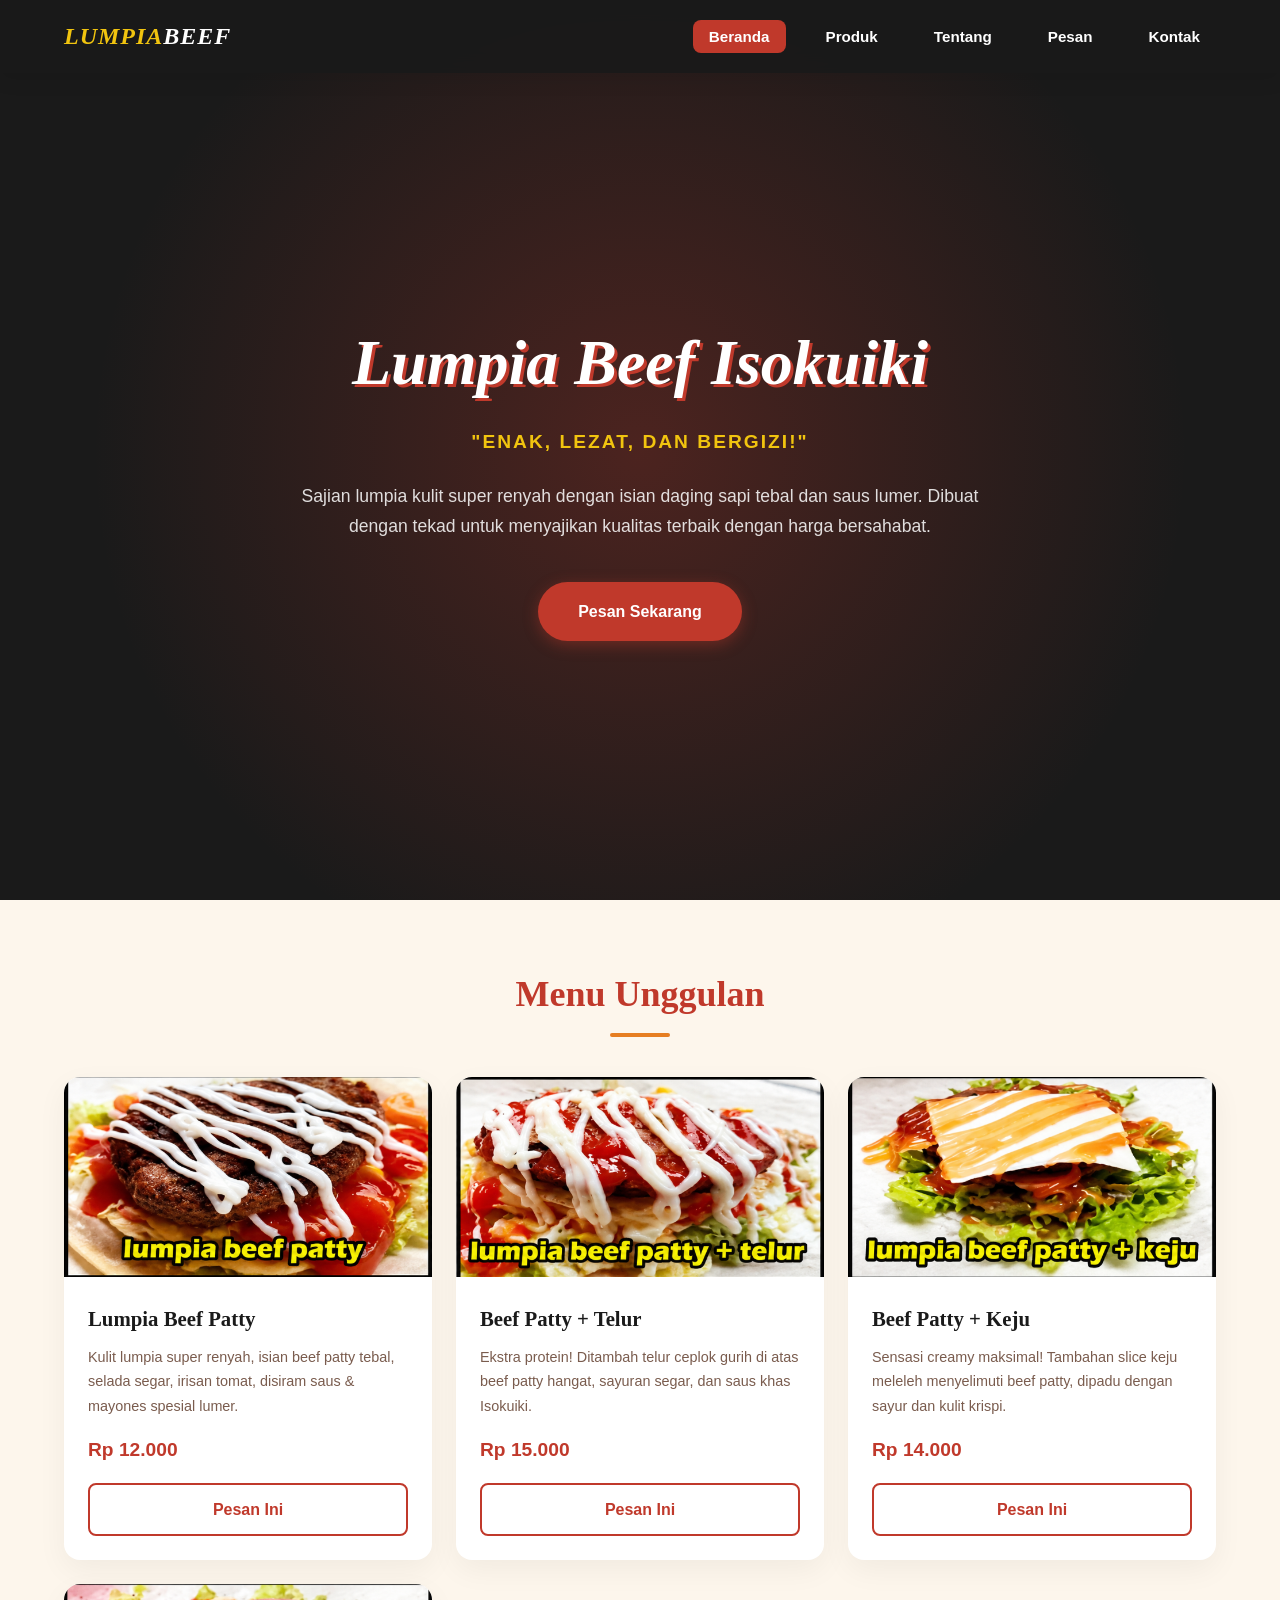
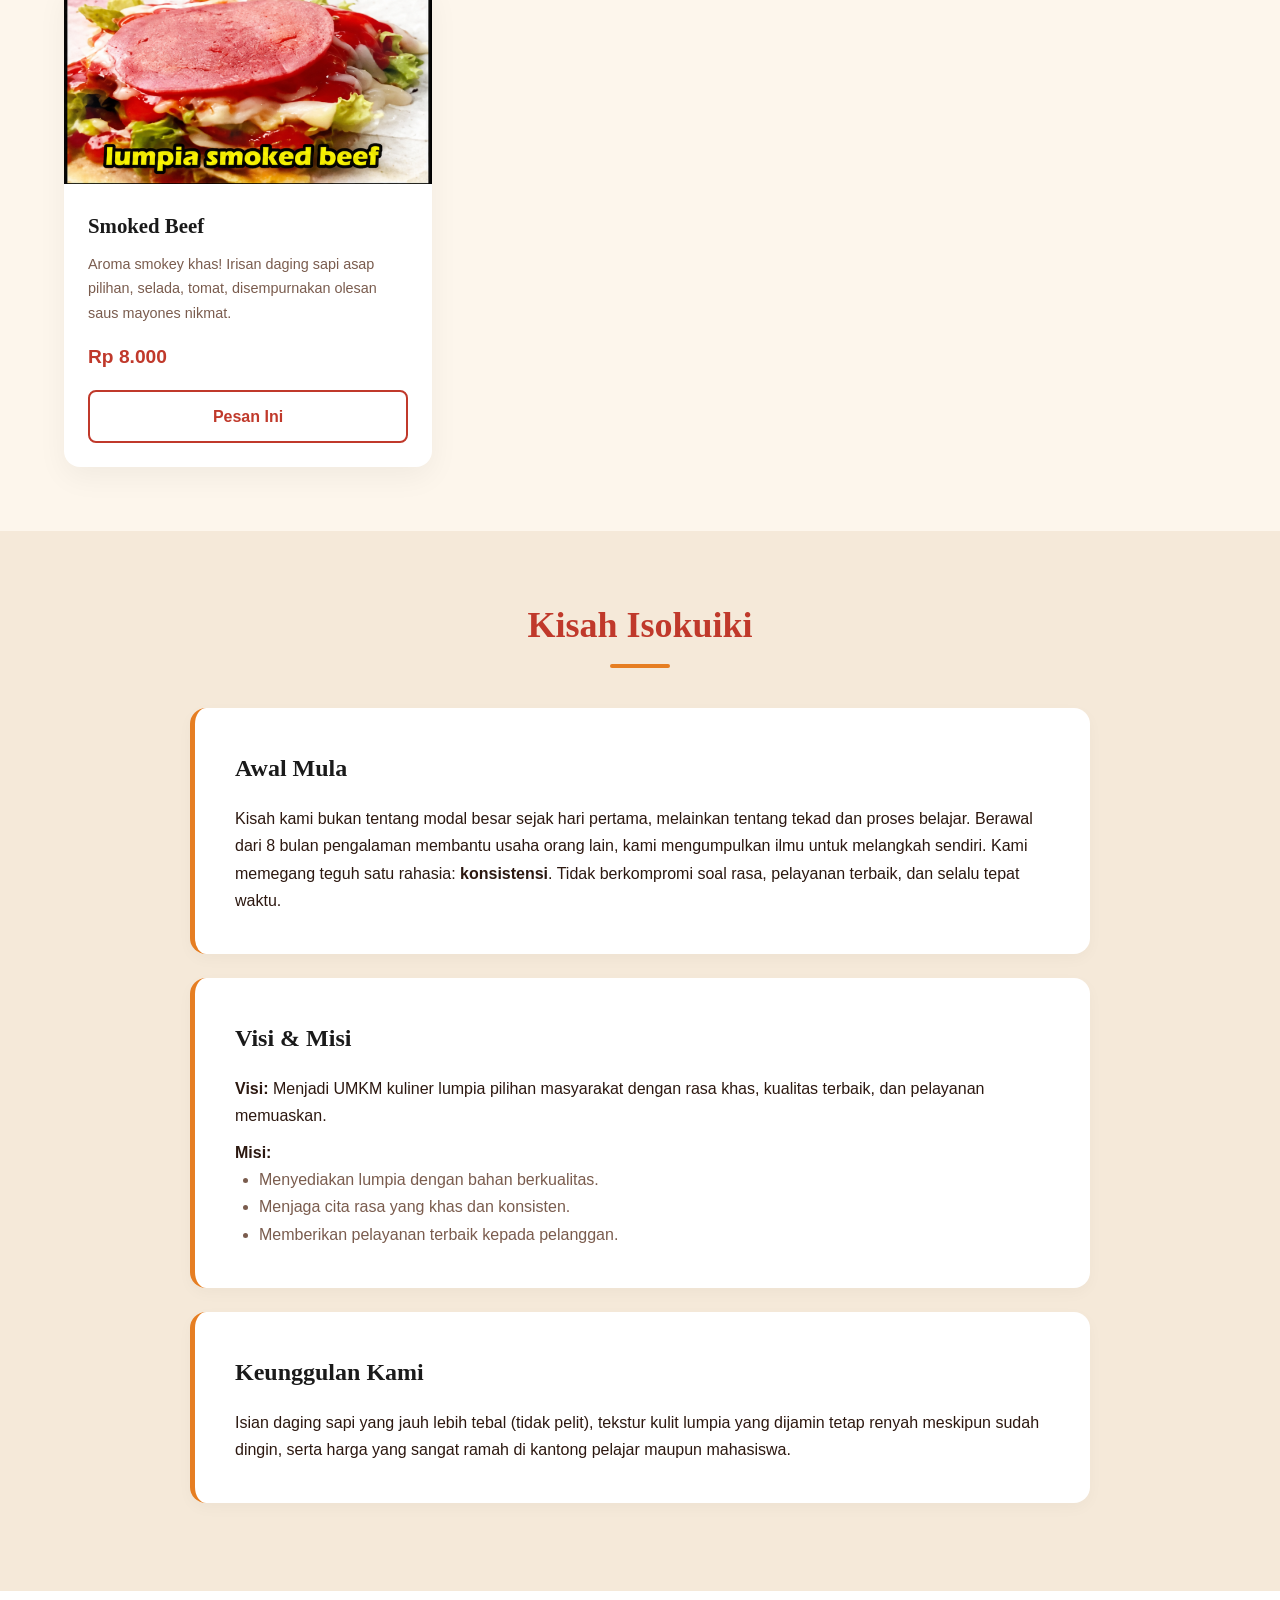
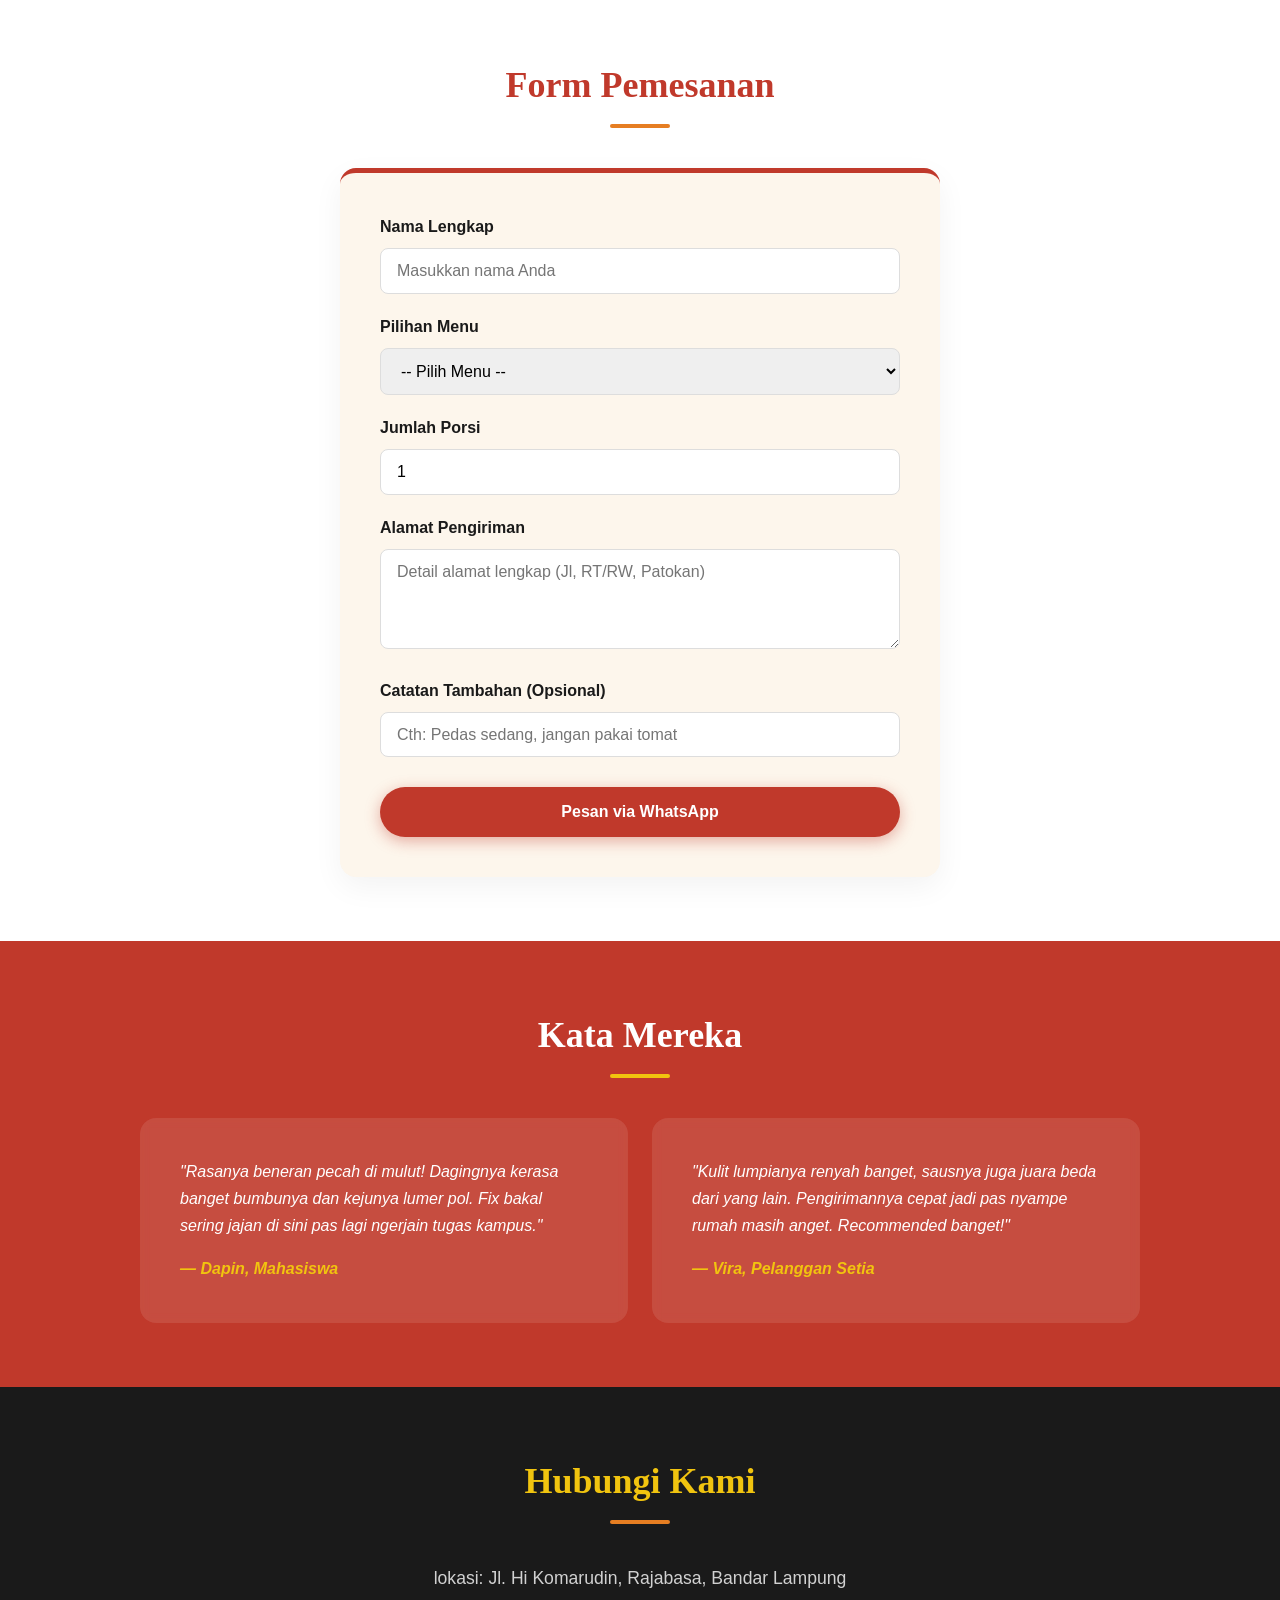
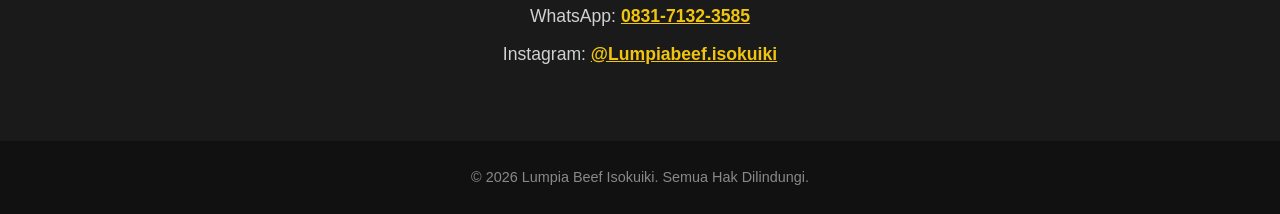
==== lumpia_beef_isokuiki.html @ 5cfdccbf "first commit" ====
<!doctype html>
<html lang="id">
<head>
  <meta charset="UTF-8" />
  <meta name="viewport" content="width=device-width, initial-scale=1.0" />
  <title>Lumpia Beef Isokuiki | Enak, Lezat, Bergizi</title>
  
  <!-- Font Import -->
  <link rel="preconnect" href="[https://fonts.googleapis.com](https://fonts.googleapis.com)">
  <link rel="preconnect" href="[https://fonts.gstatic.com](https://fonts.gstatic.com)" crossorigin>
  <link href="[https://fonts.googleapis.com/css2?family=Playfair+Display:ital,wght@0,700;0,900;1,700&family=Nunito:wght@400;600;700&display=swap](https://fonts.googleapis.com/css2?family=Playfair+Display:ital,wght@0,700;0,900;1,700&family=Nunito:wght@400;600;700&display=swap)" rel="stylesheet">

  <!-- Link ke file CSS -->
  <link rel="stylesheet" href="style.css">
</head>
<body>

  <!-- Header & Navbar -->
  <header id="header">
    <div class="logo">
      <h1>LUMPIA<span>BEEF</span></h1>
    </div>
    <div class="menu-toggle" id="mobile-menu">
      <span></span><span></span><span></span>
    </div>
    <nav id="navbar">
      <ul>
        <li><a href="#beranda">Beranda</a></li>
        <li><a href="#produk">Produk</a></li>
        <li><a href="#tentang">Tentang</a></li>
        <li><a href="#pemesanan">Pesan</a></li>
        <li><a href="#kontak">Kontak</a></li>
      </ul>
    </nav>
  </header>

  <!-- Hero Section -->
  <section id="beranda">
    <h2 class="reveal">Lumpia Beef Isokuiki</h2>
    <h3 class="reveal" style="transition-delay: 0.1s;">"ENAK, LEZAT, DAN BERGIZI!"</h3>
    <p class="reveal" style="transition-delay: 0.2s;">
      Sajian lumpia kulit super renyah dengan isian daging sapi tebal dan saus lumer. Dibuat dengan tekad untuk menyajikan kualitas terbaik dengan harga bersahabat.
    </p>
    <div class="reveal" style="transition-delay: 0.3s;">
      <a href="#pemesanan" class="btn-primary">Pesan Sekarang</a>
    </div>
  </section>

  <!-- Produk Section -->
  <section id="produk">
    <h2 class="section-title reveal">Menu Unggulan</h2>
    <div class="produk-grid">
      
      <div class="produk-card reveal">
        <div class="produk-img-wrapper">
          <img src="gambar_produk/lumpia beef patty.png" alt="Lumpia Beef Patty" onerror="this.style.display='none'; this.nextElementSibling.style.display='block';">
          <span class="img-placeholder" style="display:none;">🌯</span>
        </div>
        <div class="produk-info">
          <h3>Lumpia Beef Patty</h3>
          <p>Kulit lumpia super renyah, isian beef patty tebal, selada segar, irisan tomat, disiram saus & mayones spesial lumer.</p>
          <div class="produk-price">Rp 12.000</div>
          <a href="#pemesanan" class="btn-outline" onclick="pilihMenu('Lumpia Beef Patty')">Pesan Ini</a>
        </div>
      </div>

      <div class="produk-card reveal" style="transition-delay: 0.1s;">
        <div class="produk-img-wrapper">
          <img src="gambar_produk/lumpia beef patty telur.png" alt="Lumpia Beef Patty + Telur" onerror="this.style.display='none'; this.nextElementSibling.style.display='block';">
          <span class="img-placeholder" style="display:none;">🍳</span>
        </div>
        <div class="produk-info">
          <h3>Beef Patty + Telur</h3>
          <p>Ekstra protein! Ditambah telur ceplok gurih di atas beef patty hangat, sayuran segar, dan saus khas Isokuiki.</p>
          <div class="produk-price">Rp 15.000</div>
          <a href="#pemesanan" class="btn-outline" onclick="pilihMenu('Lumpia Beef Patty + Telur')">Pesan Ini</a>
        </div>
      </div>

      <div class="produk-card reveal" style="transition-delay: 0.2s;">
        <div class="produk-img-wrapper">
          <img src="gambar_produk/lumpia beef patty keju.png" alt="Lumpia Beef Patty + Keju" onerror="this.style.display='none'; this.nextElementSibling.style.display='block';">
          <span class="img-placeholder" style="display:none;">🧀</span>
        </div>
        <div class="produk-info">
          <h3>Beef Patty + Keju</h3>
          <p>Sensasi creamy maksimal! Tambahan slice keju meleleh menyelimuti beef patty, dipadu dengan sayur dan kulit krispi.</p>
          <div class="produk-price">Rp 14.000</div>
          <a href="#pemesanan" class="btn-outline" onclick="pilihMenu('Lumpia Beef Patty + Keju')">Pesan Ini</a>
        </div>
      </div>

      <div class="produk-card reveal" style="transition-delay: 0.3s;">
        <div class="produk-img-wrapper">
          <img src="gambar_produk/lumpia smoked beef.png" alt="Lumpia Smoked Beef" onerror="this.style.display='none'; this.nextElementSibling.style.display='block';">
          <span class="img-placeholder" style="display:none;">🥩</span>
        </div>
        <div class="produk-info">
          <h3>Smoked Beef</h3>
          <p>Aroma smokey khas! Irisan daging sapi asap pilihan, selada, tomat, disempurnakan olesan saus mayones nikmat.</p>
          <div class="produk-price">Rp 8.000</div>
          <a href="#pemesanan" class="btn-outline" onclick="pilihMenu('Lumpia Smoked Beef')">Pesan Ini</a>
        </div>
      </div>

    </div>
  </section>

  <!-- Tentang Kami -->
  <section id="tentang">
    <div class="tentang-container">
      <h2 class="section-title reveal">Kisah Isokuiki</h2>
      
      <div class="card-info reveal">
        <h3>Awal Mula</h3>
        <p>Kisah kami bukan tentang modal besar sejak hari pertama, melainkan tentang tekad dan proses belajar. Berawal dari 8 bulan pengalaman membantu usaha orang lain, kami mengumpulkan ilmu untuk melangkah sendiri. Kami memegang teguh satu rahasia: <strong>konsistensi</strong>. Tidak berkompromi soal rasa, pelayanan terbaik, dan selalu tepat waktu.</p>
      </div>

      <div class="card-info reveal">
        <h3>Visi & Misi</h3>
        <p><strong>Visi:</strong> Menjadi UMKM kuliner lumpia pilihan masyarakat dengan rasa khas, kualitas terbaik, dan pelayanan memuaskan.</p>
        <p style="margin-top: 10px;"><strong>Misi:</strong></p>
        <ul>
          <li>Menyediakan lumpia dengan bahan berkualitas.</li>
          <li>Menjaga cita rasa yang khas dan konsisten.</li>
          <li>Memberikan pelayanan terbaik kepada pelanggan.</li>
        </ul>
      </div>

      <div class="card-info reveal">
        <h3>Keunggulan Kami</h3>
        <p>Isian daging sapi yang jauh lebih tebal (tidak pelit), tekstur kulit lumpia yang dijamin tetap renyah meskipun sudah dingin, serta harga yang sangat ramah di kantong pelajar maupun mahasiswa.</p>
      </div>
    </div>
  </section>

  <!-- Form Pemesanan -->
  <section id="pemesanan">
    <h2 class="section-title reveal">Form Pemesanan</h2>
    <div class="form-container reveal">
      <form id="form-pesan-wa">
        <div class="form-group">
          <label for="nama">Nama Lengkap</label>
          <input type="text" id="nama" class="form-control" placeholder="Masukkan nama Anda" required>
        </div>
        
        <div class="form-group">
          <label for="menu">Pilihan Menu</label>
          <select id="menu" class="form-control" required>
            <option value="" disabled selected>-- Pilih Menu --</option>
            <option value="Lumpia Beef Patty">Lumpia Beef Patty (Rp 12.000)</option>
            <option value="Lumpia Beef Patty + Telur">Lumpia Beef Patty + Telur (Rp 15.000)</option>
            <option value="Lumpia Beef Patty + Keju">Lumpia Beef Patty + Keju (Rp 14.000)</option>
            <option value="Lumpia Smoked Beef">Lumpia Smoked Beef (Rp 8.000)</option>
          </select>
        </div>

        <div class="form-group">
          <label for="jumlah">Jumlah Porsi</label>
          <input type="number" id="jumlah" class="form-control" min="1" value="1" required>
        </div>

        <div class="form-group">
          <label for="alamat">Alamat Pengiriman</label>
          <textarea id="alamat" class="form-control" placeholder="Detail alamat lengkap (Jl, RT/RW, Patokan)" required></textarea>
        </div>

        <div class="form-group">
          <label for="catatan">Catatan Tambahan (Opsional)</label>
          <input type="text" id="catatan" class="form-control" placeholder="Cth: Pedas sedang, jangan pakai tomat">
        </div>

        <button type="submit" class="btn-primary" style="width: 100%; margin-top: 10px;">
          Pesan via WhatsApp
        </button>
      </form>
    </div>
  </section>

  <!-- Ulasan -->
  <section id="ulasan">
    <h2 class="section-title reveal">Kata Mereka</h2>
    <div class="ulasan-grid">
      <blockquote class="reveal">
        <p>"Rasanya beneran pecah di mulut! Dagingnya kerasa banget bumbunya dan kejunya lumer pol. Fix bakal sering jajan di sini pas lagi ngerjain tugas kampus."</p>
        <cite>— Dapin, Mahasiswa</cite>
      </blockquote>
      <blockquote class="reveal" style="transition-delay: 0.15s;">
        <p>"Kulit lumpianya renyah banget, sausnya juga juara beda dari yang lain. Pengirimannya cepat jadi pas nyampe rumah masih anget. Recommended banget!"</p>
        <cite>— Vira, Pelanggan Setia</cite>
      </blockquote>
    </div>
  </section>

  <!-- Kontak & Footer -->
  <section id="kontak">
    <h2 class="section-title reveal">Hubungi Kami</h2>
    <div class="contact-info reveal">
      <p> lokasi: Jl. Hi Komarudin, Rajabasa, Bandar Lampung</p>
      <p> WhatsApp: <a href="[https://wa.me/6283171323585](https://wa.me/6283171323585)" target="_blank">0831-7132-3585</a></p>
      <p> Instagram: <a href="[https://www.instagram.com/lumpiabeef.isokuiki/](https://www.instagram.com/lumpiabeef.isokuiki/)" target="_blank">@Lumpiabeef.isokuiki</a></p>
    </div>
  </section>

  <footer>
    <p>&copy; 2026 Lumpia Beef Isokuiki. Semua Hak Dilindungi.</p>
  </footer>

  <!-- Link ke file JavaScript -->
  <script src="index.js"></script>
</body>
</html>
---- style.css ----
:root {
  /* Warna Utama */
  --color-primary:     #C0392B;
  --color-primary-dark:#962d22;
  --color-secondary:   #E67E22;
  --color-accent:      #F1C40F;

  /* Warna Latar & Teks */
  --color-dark:        #1A1A1A;
  --color-light:       #FDF6EC;
  --color-light-alt:   #F5E9D9;
  --color-text:        #2C1810;
  --color-text-muted:  #7A5C4E;
  --color-white:       #FFFFFF;

  /* Tipografi */
  --font-heading:      'Playfair Display', Georgia, serif;
  --font-body:         'Nunito', 'Segoe UI', sans-serif;

  /* Spacing & Ukuran */
  --space-xs:  0.5rem;
  --space-sm:  1rem;
  --space-md:  1.5rem;
  --space-lg:  2.5rem;
  --space-xl:  4rem;
  
  --radius-sm: 8px;
  --radius-md: 16px;
  --radius-lg: 24px;
  --transition: 0.3s ease;
}

* { margin: 0; padding: 0; box-sizing: border-box; }
html { scroll-behavior: smooth; }
body {
  font-family: var(--font-body);
  color: var(--color-text);
  background-color: var(--color-light);
  line-height: 1.7;
}
img { max-width: 100%; display: block; border-radius: var(--radius-sm); }
a { text-decoration: none; color: inherit; }
ul { list-style: none; }
.section-title {
  font-family: var(--font-heading);
  font-size: 2.25rem;
  font-weight: 900;
  color: var(--color-primary);
  text-align: center;
  margin-bottom: var(--space-lg);
  position: relative;
}
.section-title::after {
  content: '';
  display: block;
  width: 60px; height: 4px;
  background-color: var(--color-secondary);
  border-radius: 2px;
  margin: var(--space-xs) auto 0;
}

/* ─── Header & Navigasi ─── */
header {
  position: fixed;
  top: 0; left: 0; right: 0;
  z-index: 1000;
  display: flex;
  align-items: center;
  justify-content: space-between;
  padding: 1rem 5%;
  background-color: rgba(26, 26, 26, 0.95);
  backdrop-filter: blur(10px);
  transition: var(--transition);
  box-shadow: 0 4px 20px rgba(0, 0, 0, 0.1);
}
header.scrolled { padding: 0.7rem 5%; background-color: rgba(26, 26, 26, 0.98); }

.logo h1 {
  font-family: var(--font-heading);
  font-size: 1.5rem;
  font-style: italic;
  color: var(--color-accent);
  letter-spacing: 1px;
}
.logo h1 span { color: var(--color-white); }

nav ul { display: flex; gap: var(--space-md); }
nav a {
  color: var(--color-white);
  font-weight: 600;
  font-size: 0.95rem;
  padding: 0.5rem 1rem;
  border-radius: var(--radius-sm);
  transition: var(--transition);
}
nav a:hover, nav a.active-link { background-color: var(--color-primary); }

/* Hamburger Menu */
.menu-toggle {
  display: none;
  flex-direction: column;
  gap: 5px;
  cursor: pointer;
  z-index: 1001;
}
.menu-toggle span {
  display: block;
  width: 25px; height: 3px;
  background-color: var(--color-white);
  border-radius: 3px;
  transition: var(--transition);
}

/* ─── Hero Section ─── */
#beranda {
  min-height: 100vh;
  display: flex; flex-direction: column;
  align-items: center; justify-content: center;
  text-align: center;
  padding: 100px 5% 50px;
  background-color: var(--color-dark);
  background-image: radial-gradient(circle at center, rgba(192,57,43,0.3) 0%, transparent 70%);
  color: var(--color-white);
}
#beranda h2 {
  font-family: var(--font-heading);
  font-size: clamp(2.5rem, 5vw, 4rem);
  font-style: italic;
  text-shadow: 3px 3px 0 var(--color-primary);
  margin-bottom: 0.5rem;
}
#beranda h3 {
  color: var(--color-accent);
  letter-spacing: 2px;
  margin-bottom: var(--space-md);
  font-size: 1.2rem;
}
#beranda p {
  max-width: 700px;
  color: rgba(255,255,255,0.85);
  font-size: 1.1rem;
  margin-bottom: var(--space-lg);
}
.btn-primary {
  display: inline-block;
  background-color: var(--color-primary);
  color: var(--color-white);
  font-weight: 700;
  padding: 1rem 2.5rem;
  border-radius: 50px;
  box-shadow: 0 4px 15px rgba(192,57,43,0.4);
  transition: var(--transition);
  border: none;
  cursor: pointer;
  font-size: 1rem;
}
.btn-primary:hover {
  background-color: var(--color-primary-dark);
  transform: translateY(-3px);
  box-shadow: 0 8px 25px rgba(192,57,43,0.6);
}

/* ─── Produk Section ─── */
#produk { padding: var(--space-xl) 5%; background-color: var(--color-light); }
.produk-grid {
  display: grid;
  grid-template-columns: repeat(auto-fit, minmax(280px, 1fr));
  gap: var(--space-md);
  max-width: 1200px;
  margin: 0 auto;
}
.produk-card {
  background: var(--color-white);
  border-radius: var(--radius-md);
  overflow: hidden;
  box-shadow: 0 10px 30px rgba(0,0,0,0.05);
  transition: var(--transition);
  display: flex; flex-direction: column;
}
.produk-card:hover { transform: translateY(-10px); box-shadow: 0 15px 40px rgba(0,0,0,0.1); }
.produk-img-wrapper {
  height: 200px;
  background-color: var(--color-light-alt);
  overflow: hidden;
  display: flex; align-items: center; justify-content: center;
}
.produk-img-wrapper img { width: 100%; height: 100%; object-fit: cover; border-radius: 0; }
/* Fallback jika gambar tidak ada */
.img-placeholder { font-size: 3rem; opacity: 0.2; }

.produk-info { padding: var(--space-md); flex-grow: 1; display: flex; flex-direction: column; }
.produk-info h3 { font-family: var(--font-heading); font-size: 1.3rem; color: var(--color-dark); margin-bottom: 0.5rem; }
.produk-info p { font-size: 0.9rem; color: var(--color-text-muted); margin-bottom: 1rem; flex-grow: 1; }
.produk-price { font-weight: 800; color: var(--color-primary); font-size: 1.2rem; margin-bottom: 1rem; }
.btn-outline {
  display: block; text-align: center; width: 100%;
  padding: 0.7rem; border: 2px solid var(--color-primary);
  border-radius: var(--radius-sm); color: var(--color-primary);
  font-weight: bold; transition: var(--transition);
}
.btn-outline:hover { background: var(--color-primary); color: var(--color-white); }

/* ─── Tentang & Ulasan ─── */
#tentang { padding: var(--space-xl) 5%; background-color: var(--color-light-alt); }
.tentang-container { max-width: 900px; margin: 0 auto; }
.card-info {
  background: var(--color-white); padding: var(--space-lg);
  border-radius: var(--radius-md); margin-bottom: var(--space-md);
  box-shadow: 0 5px 15px rgba(0,0,0,0.03);
  border-left: 5px solid var(--color-secondary);
}
.card-info h3 { font-family: var(--font-heading); font-size: 1.5rem; margin-bottom: 1rem; color: var(--color-dark); }
.card-info ul { padding-left: 1.5rem; list-style: disc; color: var(--color-text-muted); }

#ulasan {
  padding: var(--space-xl) 5%; background-color: var(--color-primary);
  color: var(--color-white); text-align: center;
}
#ulasan .section-title { color: var(--color-white); }
#ulasan .section-title::after { background-color: var(--color-accent); }
.ulasan-grid { display: grid; grid-template-columns: repeat(auto-fit, minmax(300px, 1fr)); gap: var(--space-md); max-width: 1000px; margin: 0 auto; }
blockquote {
  background: rgba(255,255,255,0.1); padding: var(--space-lg);
  border-radius: var(--radius-md); backdrop-filter: blur(5px);
  text-align: left;
}
blockquote p { font-style: italic; margin-bottom: 1rem; }
blockquote cite { font-weight: bold; color: var(--color-accent); }

/* ─── Form Pemesanan ─── */
#pemesanan { padding: var(--space-xl) 5%; background-color: var(--color-white); }
.form-container {
  max-width: 600px; margin: 0 auto; background: var(--color-light);
  padding: var(--space-lg); border-radius: var(--radius-md);
  box-shadow: 0 10px 30px rgba(0,0,0,0.05);
  border-top: 5px solid var(--color-primary);
}
.form-group { margin-bottom: 1.2rem; }
.form-group label { display: block; font-weight: bold; margin-bottom: 0.5rem; color: var(--color-dark); }
.form-control {
  width: 100%; padding: 0.8rem 1rem; border: 1px solid #ddd;
  border-radius: var(--radius-sm); font-family: inherit;
  font-size: 1rem; transition: var(--transition);
}
.form-control:focus { outline: none; border-color: var(--color-primary); box-shadow: 0 0 0 3px rgba(192,57,43,0.1); }
textarea.form-control { resize: vertical; min-height: 100px; }

/* ─── Kontak & Footer ─── */
#kontak { padding: var(--space-xl) 5%; background-color: var(--color-dark); color: var(--color-white); text-align: center; }
#kontak .section-title { color: var(--color-accent); }
.contact-info { margin-top: var(--space-md); font-size: 1.1rem; }
.contact-info p { margin-bottom: 0.5rem; color: rgba(255,255,255,0.8); }
.contact-info a { color: var(--color-accent); font-weight: bold; text-decoration: underline; }

footer { background: #111; color: rgba(255,255,255,0.5); text-align: center; padding: 1.5rem; font-size: 0.9rem; }

/* ─── Animasi & Responsif ─── */
.reveal { opacity: 0; transform: translateY(30px); transition: 0.6s ease; }
.reveal.revealed { opacity: 1; transform: translateY(0); }

@media (max-width: 768px) {
  .menu-toggle { display: flex; }
  nav {
    position: absolute; top: 100%; left: 0; right: 0;
    background-color: rgba(26, 26, 26, 0.98);
    padding: 0; overflow: hidden;
    max-height: 0; transition: max-height 0.4s ease-in-out;
  }
  nav.active { max-height: 400px; padding: 1rem 5%; border-top: 1px solid rgba(255,255,255,0.1); }
  nav ul { flex-direction: column; gap: 10px; text-align: center; }
  
  .menu-toggle.open span:nth-child(1) { transform: translateY(8px) rotate(45deg); }
  .menu-toggle.open span:nth-child(2) { opacity: 0; }
  .menu-toggle.open span:nth-child(3) { transform: translateY(-8px) rotate(-45deg); }
}
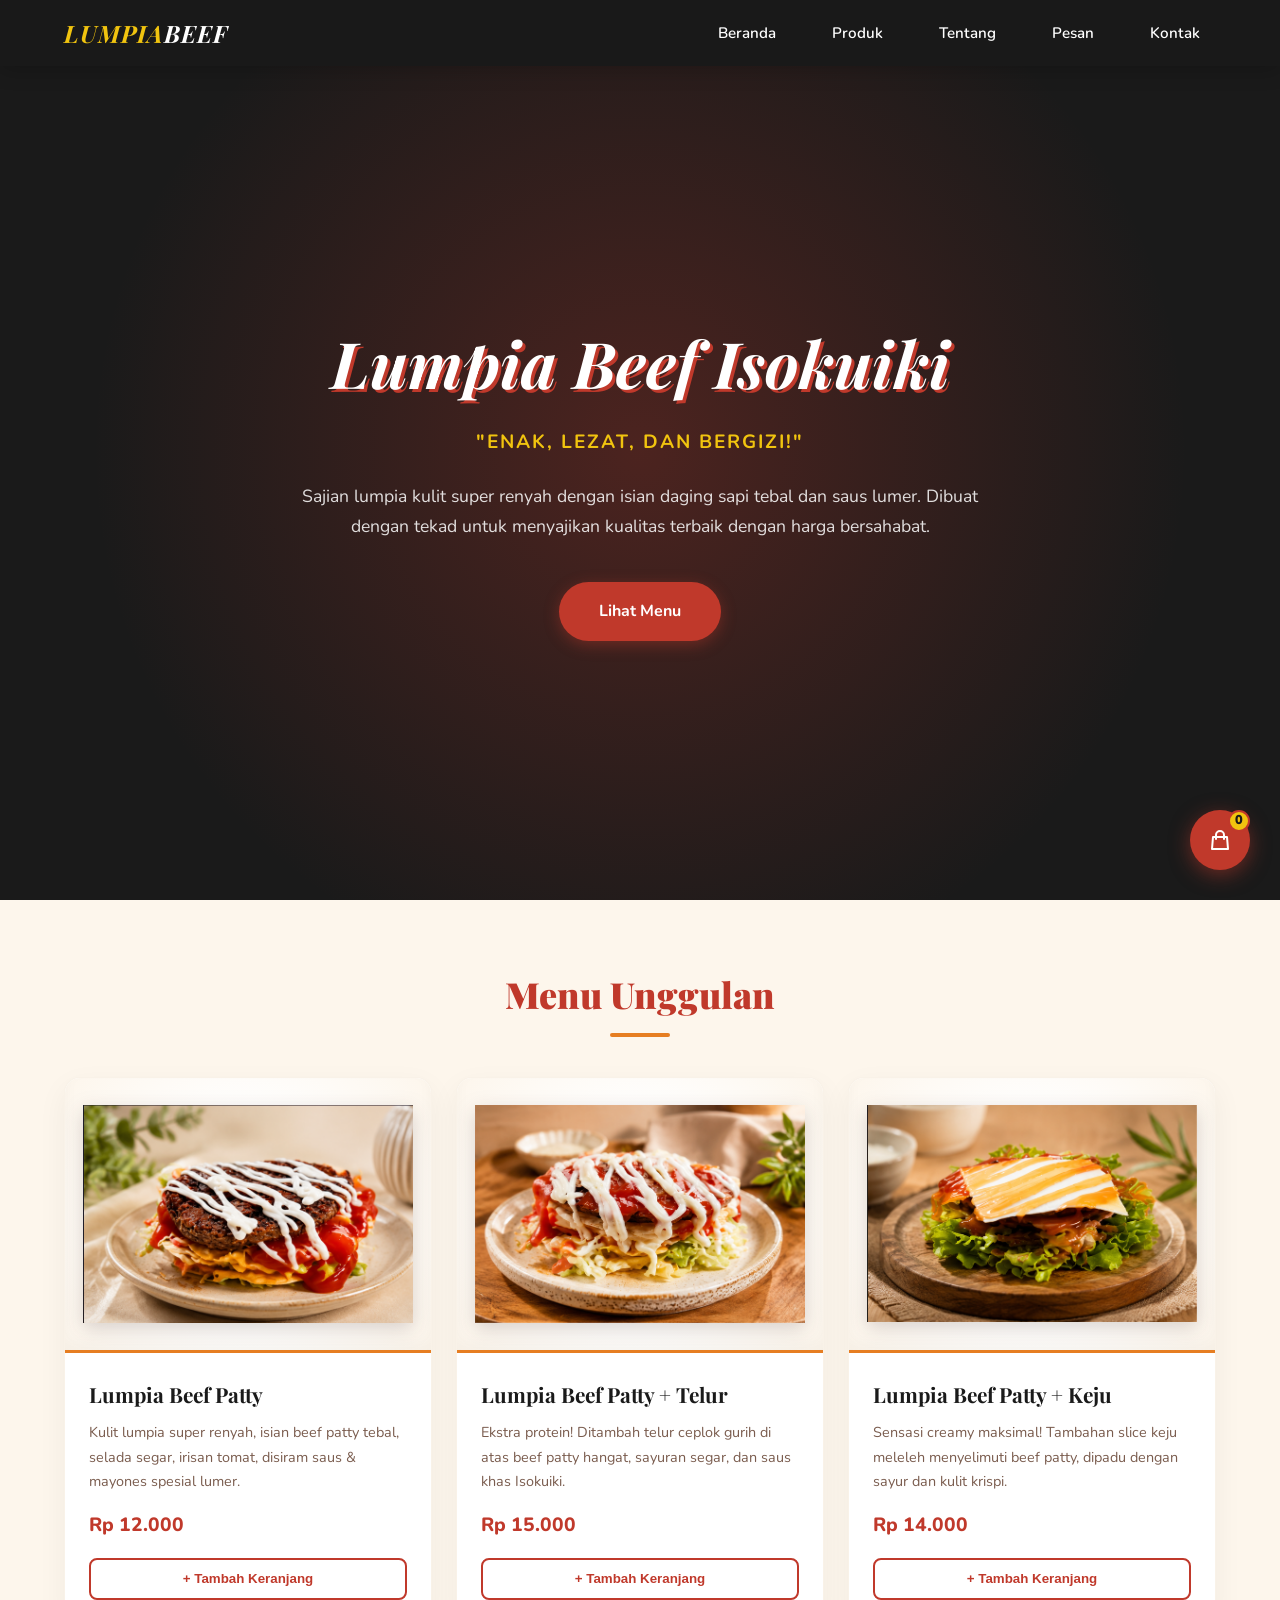
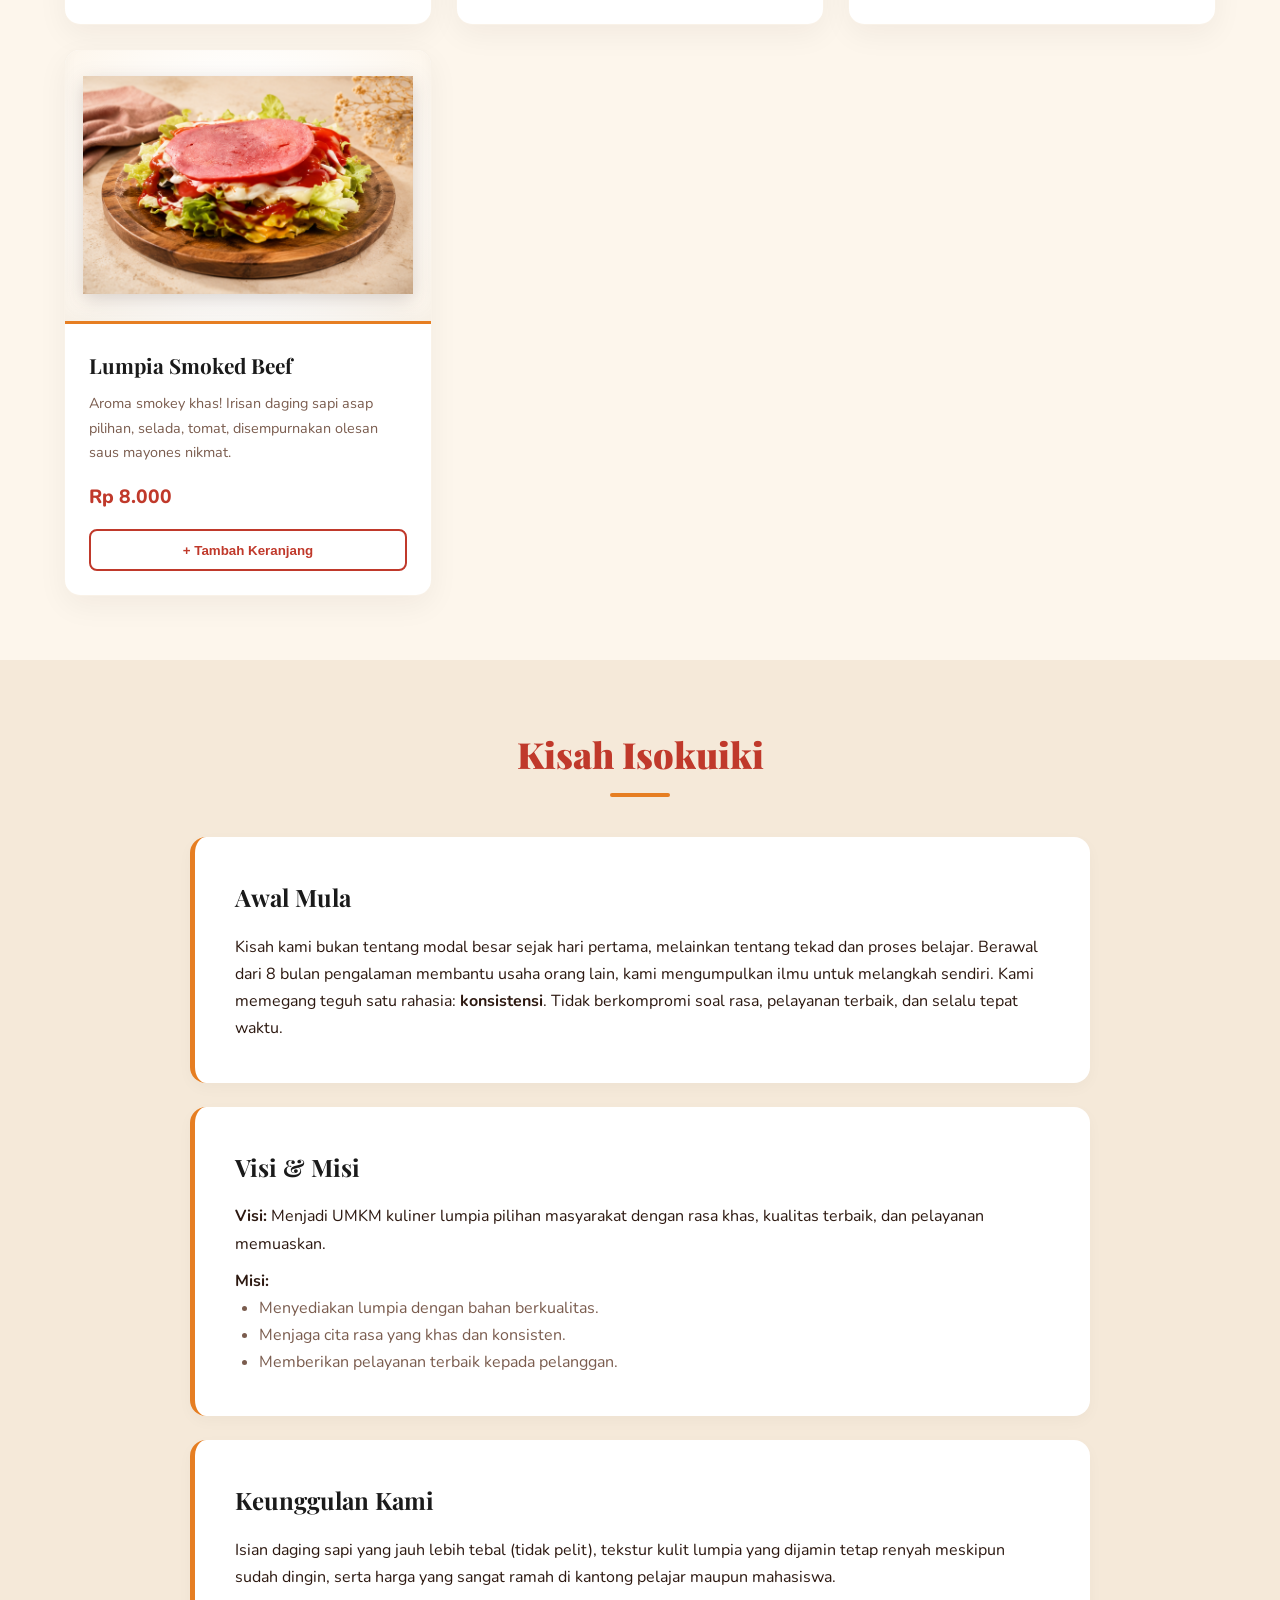
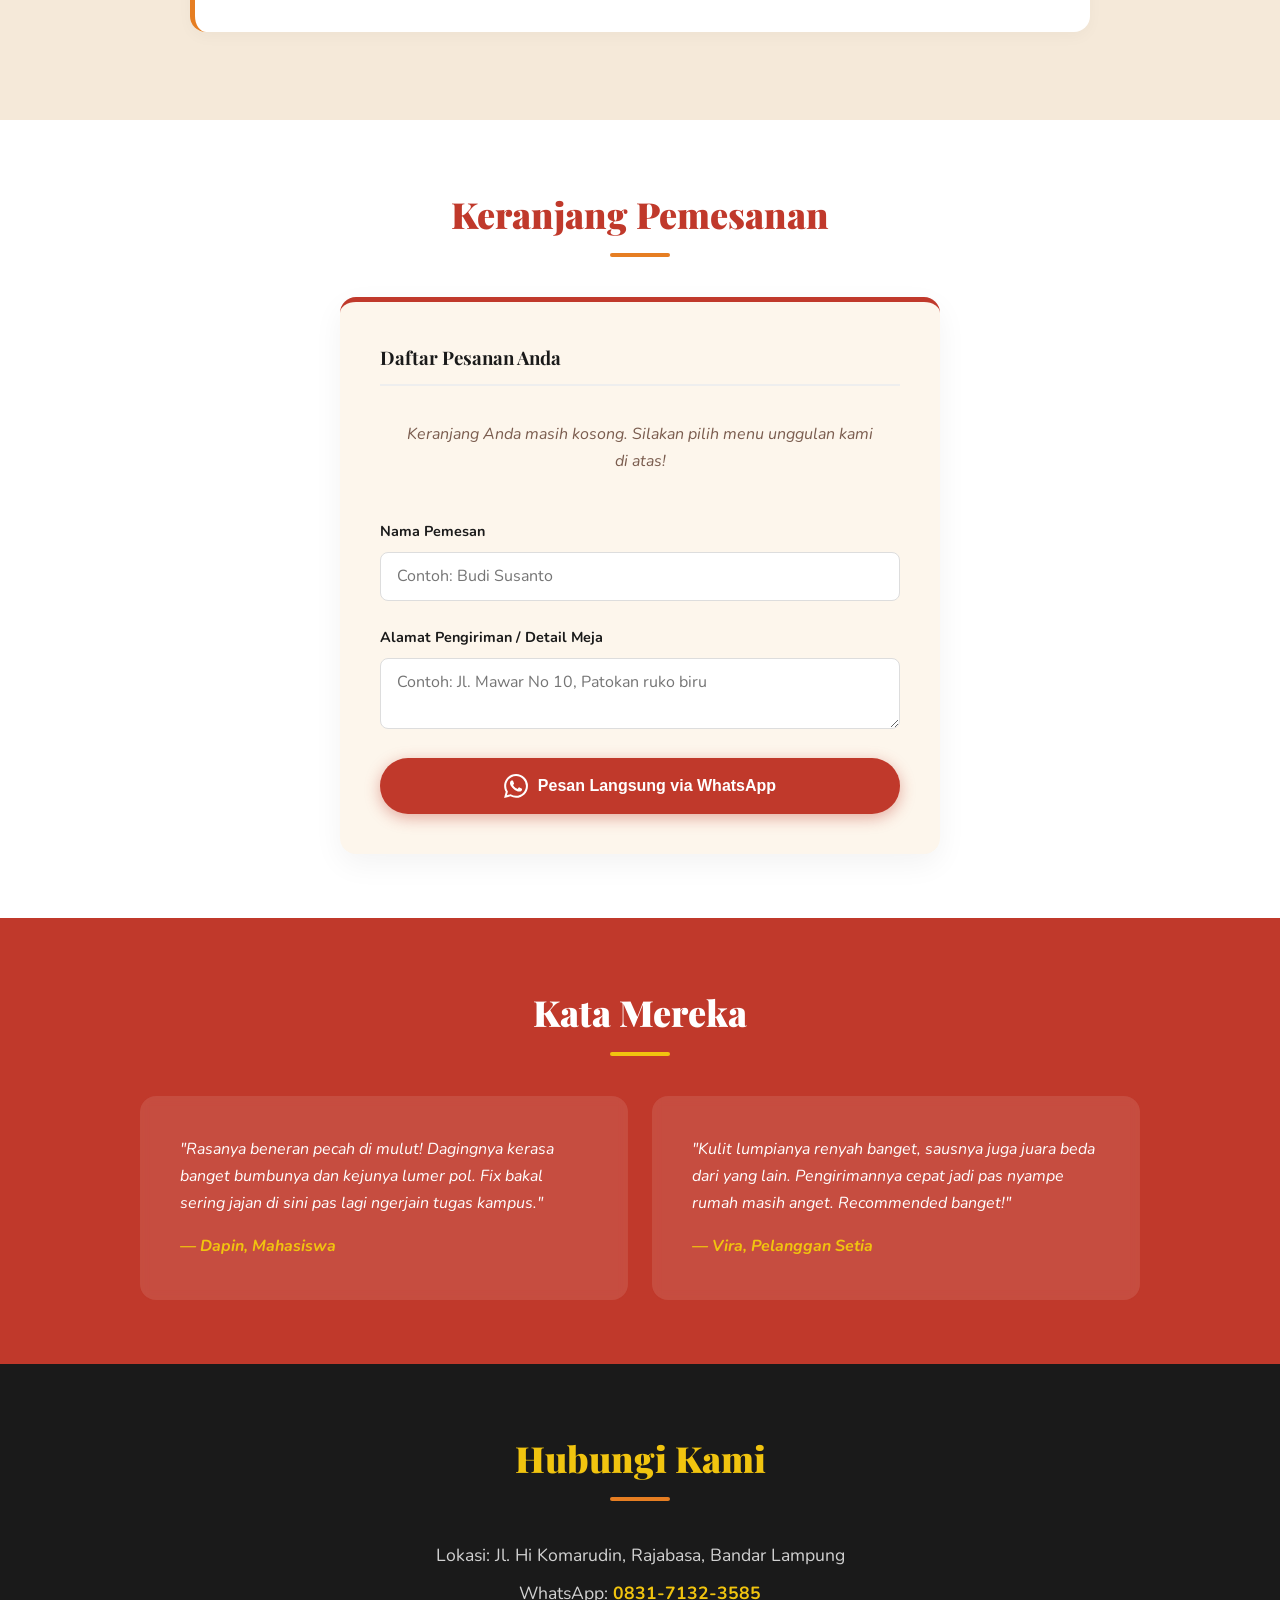
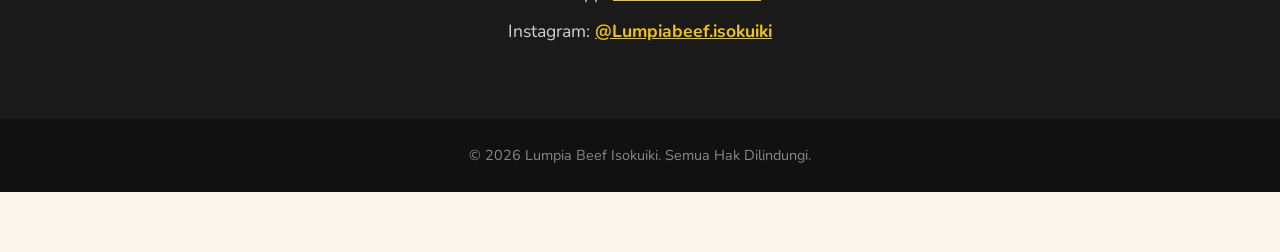
==== commit e48ddbee: "update codingan" ====
--- a/lumpia_beef_isokuiki.html
+++ b/lumpia_beef_isokuiki.html
@@ -1,28 +1,22 @@
-<!doctype html>
+<!DOCTYPE html>
 <html lang="id">
 <head>
   <meta charset="UTF-8" />
   <meta name="viewport" content="width=device-width, initial-scale=1.0" />
   <title>Lumpia Beef Isokuiki | Enak, Lezat, Bergizi</title>
+
+  <link href="https://fonts.googleapis.com/css2?family=Playfair+Display:ital,wght@0,700;0,900;1,700&family=Nunito:wght@400;600;700&display=swap" rel="stylesheet" />
   
-  <!-- Font Import -->
-  <link rel="preconnect" href="[https://fonts.googleapis.com](https://fonts.googleapis.com)">
-  <link rel="preconnect" href="[https://fonts.gstatic.com](https://fonts.gstatic.com)" crossorigin>
-  <link href="[https://fonts.googleapis.com/css2?family=Playfair+Display:ital,wght@0,700;0,900;1,700&family=Nunito:wght@400;600;700&display=swap](https://fonts.googleapis.com/css2?family=Playfair+Display:ital,wght@0,700;0,900;1,700&family=Nunito:wght@400;600;700&display=swap)" rel="stylesheet">
-
-  <!-- Link ke file CSS -->
-  <link rel="stylesheet" href="style.css">
+  <!-- Memanggil file CSS -->
+  <link rel="stylesheet" href="style.css" />
 </head>
 <body>
-
-  <!-- Header & Navbar -->
+  
   <header id="header">
     <div class="logo">
       <h1>LUMPIA<span>BEEF</span></h1>
     </div>
-    <div class="menu-toggle" id="mobile-menu">
-      <span></span><span></span><span></span>
-    </div>
+
     <nav id="navbar">
       <ul>
         <li><a href="#beranda">Beranda</a></li>
@@ -34,92 +28,50 @@
     </nav>
   </header>
 
-  <!-- Hero Section -->
   <section id="beranda">
-    <h2 class="reveal">Lumpia Beef Isokuiki</h2>
-    <h3 class="reveal" style="transition-delay: 0.1s;">"ENAK, LEZAT, DAN BERGIZI!"</h3>
-    <p class="reveal" style="transition-delay: 0.2s;">
-      Sajian lumpia kulit super renyah dengan isian daging sapi tebal dan saus lumer. Dibuat dengan tekad untuk menyajikan kualitas terbaik dengan harga bersahabat.
+    <h2>Lumpia Beef Isokuiki</h2>
+    <h3>"ENAK, LEZAT, DAN BERGIZI!"</h3>
+    <p>
+      Sajian lumpia kulit super renyah dengan isian daging sapi tebal dan saus
+      lumer. Dibuat dengan tekad untuk menyajikan kualitas terbaik dengan
+      harga bersahabat.
     </p>
-    <div class="reveal" style="transition-delay: 0.3s;">
-      <a href="#pemesanan" class="btn-primary">Pesan Sekarang</a>
+    <div>
+      <a href="#produk" class="btn-primary">Lihat Menu</a>
     </div>
   </section>
 
-  <!-- Produk Section -->
   <section id="produk">
-    <h2 class="section-title reveal">Menu Unggulan</h2>
-    <div class="produk-grid">
-      
-      <div class="produk-card reveal">
-        <div class="produk-img-wrapper">
-          <img src="gambar_produk/lumpia beef patty.png" alt="Lumpia Beef Patty" onerror="this.style.display='none'; this.nextElementSibling.style.display='block';">
-          <span class="img-placeholder" style="display:none;">🌯</span>
-        </div>
-        <div class="produk-info">
-          <h3>Lumpia Beef Patty</h3>
-          <p>Kulit lumpia super renyah, isian beef patty tebal, selada segar, irisan tomat, disiram saus & mayones spesial lumer.</p>
-          <div class="produk-price">Rp 12.000</div>
-          <a href="#pemesanan" class="btn-outline" onclick="pilihMenu('Lumpia Beef Patty')">Pesan Ini</a>
-        </div>
-      </div>
-
-      <div class="produk-card reveal" style="transition-delay: 0.1s;">
-        <div class="produk-img-wrapper">
-          <img src="gambar_produk/lumpia beef patty telur.png" alt="Lumpia Beef Patty + Telur" onerror="this.style.display='none'; this.nextElementSibling.style.display='block';">
-          <span class="img-placeholder" style="display:none;">🍳</span>
-        </div>
-        <div class="produk-info">
-          <h3>Beef Patty + Telur</h3>
-          <p>Ekstra protein! Ditambah telur ceplok gurih di atas beef patty hangat, sayuran segar, dan saus khas Isokuiki.</p>
-          <div class="produk-price">Rp 15.000</div>
-          <a href="#pemesanan" class="btn-outline" onclick="pilihMenu('Lumpia Beef Patty + Telur')">Pesan Ini</a>
-        </div>
-      </div>
-
-      <div class="produk-card reveal" style="transition-delay: 0.2s;">
-        <div class="produk-img-wrapper">
-          <img src="gambar_produk/lumpia beef patty keju.png" alt="Lumpia Beef Patty + Keju" onerror="this.style.display='none'; this.nextElementSibling.style.display='block';">
-          <span class="img-placeholder" style="display:none;">🧀</span>
-        </div>
-        <div class="produk-info">
-          <h3>Beef Patty + Keju</h3>
-          <p>Sensasi creamy maksimal! Tambahan slice keju meleleh menyelimuti beef patty, dipadu dengan sayur dan kulit krispi.</p>
-          <div class="produk-price">Rp 14.000</div>
-          <a href="#pemesanan" class="btn-outline" onclick="pilihMenu('Lumpia Beef Patty + Keju')">Pesan Ini</a>
-        </div>
-      </div>
-
-      <div class="produk-card reveal" style="transition-delay: 0.3s;">
-        <div class="produk-img-wrapper">
-          <img src="gambar_produk/lumpia smoked beef.png" alt="Lumpia Smoked Beef" onerror="this.style.display='none'; this.nextElementSibling.style.display='block';">
-          <span class="img-placeholder" style="display:none;">🥩</span>
-        </div>
-        <div class="produk-info">
-          <h3>Smoked Beef</h3>
-          <p>Aroma smokey khas! Irisan daging sapi asap pilihan, selada, tomat, disempurnakan olesan saus mayones nikmat.</p>
-          <div class="produk-price">Rp 8.000</div>
-          <a href="#pemesanan" class="btn-outline" onclick="pilihMenu('Lumpia Smoked Beef')">Pesan Ini</a>
-        </div>
-      </div>
-
+    <h2 class="section-title">Menu Unggulan</h2>
+    <!-- Produk akan dirender oleh JavaScript agar terhubung dengan keranjang -->
+    <div class="produk-grid" id="produk-container">
+       <!-- JS Rendering -->
     </div>
   </section>
 
-  <!-- Tentang Kami -->
   <section id="tentang">
     <div class="tentang-container">
-      <h2 class="section-title reveal">Kisah Isokuiki</h2>
-      
-      <div class="card-info reveal">
+      <h2 class="section-title">Kisah Isokuiki</h2>
+      <div class="card-info">
         <h3>Awal Mula</h3>
-        <p>Kisah kami bukan tentang modal besar sejak hari pertama, melainkan tentang tekad dan proses belajar. Berawal dari 8 bulan pengalaman membantu usaha orang lain, kami mengumpulkan ilmu untuk melangkah sendiri. Kami memegang teguh satu rahasia: <strong>konsistensi</strong>. Tidak berkompromi soal rasa, pelayanan terbaik, dan selalu tepat waktu.</p>
+        <p>
+          Kisah kami bukan tentang modal besar sejak hari pertama, melainkan
+          tentang tekad dan proses belajar. Berawal dari 8 bulan pengalaman
+          membantu usaha orang lain, kami mengumpulkan ilmu untuk melangkah
+          sendiri. Kami memegang teguh satu rahasia:
+          <strong>konsistensi</strong>. Tidak berkompromi soal rasa, pelayanan
+          terbaik, dan selalu tepat waktu.
+        </p>
       </div>
 
-      <div class="card-info reveal">
+      <div class="card-info">
         <h3>Visi & Misi</h3>
-        <p><strong>Visi:</strong> Menjadi UMKM kuliner lumpia pilihan masyarakat dengan rasa khas, kualitas terbaik, dan pelayanan memuaskan.</p>
-        <p style="margin-top: 10px;"><strong>Misi:</strong></p>
+        <p>
+          <strong>Visi:</strong> Menjadi UMKM kuliner lumpia pilihan
+          masyarakat dengan rasa khas, kualitas terbaik, dan pelayanan
+          memuaskan.
+        </p>
+        <p style="margin-top: 10px"><strong>Misi:</strong></p>
         <ul>
           <li>Menyediakan lumpia dengan bahan berkualitas.</li>
           <li>Menjaga cita rasa yang khas dan konsisten.</li>
@@ -127,78 +79,97 @@
         </ul>
       </div>
 
-      <div class="card-info reveal">
+      <div class="card-info">
         <h3>Keunggulan Kami</h3>
-        <p>Isian daging sapi yang jauh lebih tebal (tidak pelit), tekstur kulit lumpia yang dijamin tetap renyah meskipun sudah dingin, serta harga yang sangat ramah di kantong pelajar maupun mahasiswa.</p>
+        <p>
+          Isian daging sapi yang jauh lebih tebal (tidak pelit), tekstur kulit
+          lumpia yang dijamin tetap renyah meskipun sudah dingin, serta harga
+          yang sangat ramah di kantong pelajar maupun mahasiswa.
+        </p>
       </div>
     </div>
   </section>
 
-  <!-- Form Pemesanan -->
+  <!-- Form Pemesanan (Keranjang Belanja Interaktif) -->
   <section id="pemesanan">
-    <h2 class="section-title reveal">Form Pemesanan</h2>
-    <div class="form-container reveal">
-      <form id="form-pesan-wa">
-        <div class="form-group">
-          <label for="nama">Nama Lengkap</label>
-          <input type="text" id="nama" class="form-control" placeholder="Masukkan nama Anda" required>
+    <h2 class="section-title">Keranjang Pemesanan</h2>
+    <div class="form-container">
+      
+      <h3 style="font-family: var(--font-heading); color: var(--color-dark); border-bottom: 2px solid #eee; padding-bottom: 10px; margin-bottom: 15px;">Daftar Pesanan Anda</h3>
+      
+      <!-- Tempat Item Keranjang -->
+      <div id="cart-items-container">
+        <!-- Akan diisi oleh JS -->
+      </div>
+
+      <!-- Ringkasan Biaya -->
+      <div class="cart-summary" id="cart-summary" style="display: none;">
+        <div class="summary-row">
+          <span>Subtotal</span>
+          <span id="summary-subtotal">Rp 0</span>
         </div>
-        
-        <div class="form-group">
-          <label for="menu">Pilihan Menu</label>
-          <select id="menu" class="form-control" required>
-            <option value="" disabled selected>-- Pilih Menu --</option>
-            <option value="Lumpia Beef Patty">Lumpia Beef Patty (Rp 12.000)</option>
-            <option value="Lumpia Beef Patty + Telur">Lumpia Beef Patty + Telur (Rp 15.000)</option>
-            <option value="Lumpia Beef Patty + Keju">Lumpia Beef Patty + Keju (Rp 14.000)</option>
-            <option value="Lumpia Smoked Beef">Lumpia Smoked Beef (Rp 8.000)</option>
-          </select>
+        <div class="summary-row">
+          <span>Ongkos Kirim (Estimasi)</span>
+          <span>Menyesuaikan WA</span>
+        </div>
+        <div class="summary-row total">
+          <span>Total Estimasi</span>
+          <span id="summary-total">Rp 0</span>
         </div>
 
-        <div class="form-group">
-          <label for="jumlah">Jumlah Porsi</label>
-          <input type="number" id="jumlah" class="form-control" min="1" value="1" required>
-        </div>
+        <p style="text-align: center; color: var(--color-primary); font-size: 0.85rem; font-weight: bold; margin-top: 15px;">
+          *Wajib memesan minimal 2 produk untuk diproses!
+        </p>
+      </div>
 
-        <div class="form-group">
-          <label for="alamat">Alamat Pengiriman</label>
-          <textarea id="alamat" class="form-control" placeholder="Detail alamat lengkap (Jl, RT/RW, Patokan)" required></textarea>
-        </div>
+      <!-- Data Diri Form -->
+      <div class="form-group">
+        <label for="nama_pemesan">Nama Pemesan</label>
+        <input type="text" id="nama_pemesan" class="form-control" placeholder="Contoh: Budi Susanto" />
+      </div>
 
-        <div class="form-group">
-          <label for="catatan">Catatan Tambahan (Opsional)</label>
-          <input type="text" id="catatan" class="form-control" placeholder="Cth: Pedas sedang, jangan pakai tomat">
-        </div>
+      <div class="form-group">
+        <label for="alamat_pemesan">Alamat Pengiriman / Detail Meja</label>
+        <textarea id="alamat_pemesan" class="form-control" placeholder="Contoh: Jl. Mawar No 10, Patokan ruko biru"></textarea>
+      </div>
 
-        <button type="submit" class="btn-primary" style="width: 100%; margin-top: 10px;">
-          Pesan via WhatsApp
-        </button>
-      </form>
+      <button onclick="prosesCheckout()" class="btn-primary pesan-wa-btn">
+        <svg style="width: 24px; height: 24px;" viewBox="0 0 24 24" fill="currentColor">
+          <path d="M17.472 14.382c-.297-.149-1.758-.867-2.03-.967-.273-.099-.471-.148-.67.15-.197.297-.767.966-.94 1.164-.173.199-.347.223-.644.075-.297-.15-1.255-.463-2.39-1.475-.883-.788-1.48-1.761-1.653-2.059-.173-.297-.018-.458.13-.606.134-.133.298-.347.446-.52.149-.174.198-.298.298-.497.099-.198.05-.371-.025-.52-.075-.149-.669-1.612-.916-2.207-.242-.579-.487-.5-.669-.51a12.8 12.8 0 0 0-.57-.01c-.198 0-.52.074-.792.372-.272.297-1.04 1.016-1.04 2.479 0 1.462 1.065 2.875 1.213 3.074.149.198 2.096 3.2 5.077 4.487.709.306 1.262.489 1.694.625.712.227 1.36.195 1.871.118.571-.085 1.758-.719 2.006-1.413.248-.694.248-1.289.173-1.413-.074-.124-.272-.198-.57-.347m-5.421 7.403h-.004a9.87 9.87 0 0 1-5.031-1.378l-.361-.214-3.741.982.998-3.648-.235-.374a9.86 9.86 0 0 1-1.51-5.26c.001-5.45 4.436-9.884 9.888-9.884 2.64 0 5.122 1.03 6.988 2.898a9.825 9.825 0 0 1 2.893 6.994c-.003 5.45-4.437 9.884-9.885 9.884m8.413-18.297A11.815 11.815 0 0 0 12.05 0C5.495 0 .16 5.335.157 11.892c0 2.096.547 4.142 1.588 5.945L.057 24l6.305-1.654a11.882 11.882 0 0 0 5.683 1.448h.005c6.554 0 11.89-5.335 11.893-11.893a11.821 11.821 0 0 0-3.48-8.413Z"/>
+        </svg>
+        Pesan Langsung via WhatsApp
+      </button>
     </div>
   </section>
 
-  <!-- Ulasan -->
   <section id="ulasan">
-    <h2 class="section-title reveal">Kata Mereka</h2>
+    <h2 class="section-title">Kata Mereka</h2>
     <div class="ulasan-grid">
-      <blockquote class="reveal">
-        <p>"Rasanya beneran pecah di mulut! Dagingnya kerasa banget bumbunya dan kejunya lumer pol. Fix bakal sering jajan di sini pas lagi ngerjain tugas kampus."</p>
+      <blockquote>
+        <p>
+          "Rasanya beneran pecah di mulut! Dagingnya kerasa banget bumbunya
+          dan kejunya lumer pol. Fix bakal sering jajan di sini pas lagi
+          ngerjain tugas kampus."
+        </p>
         <cite>— Dapin, Mahasiswa</cite>
       </blockquote>
-      <blockquote class="reveal" style="transition-delay: 0.15s;">
-        <p>"Kulit lumpianya renyah banget, sausnya juga juara beda dari yang lain. Pengirimannya cepat jadi pas nyampe rumah masih anget. Recommended banget!"</p>
+      <blockquote>
+        <p>
+          "Kulit lumpianya renyah banget, sausnya juga juara beda dari yang
+          lain. Pengirimannya cepat jadi pas nyampe rumah masih anget.
+          Recommended banget!"
+        </p>
         <cite>— Vira, Pelanggan Setia</cite>
       </blockquote>
     </div>
   </section>
 
-  <!-- Kontak & Footer -->
   <section id="kontak">
-    <h2 class="section-title reveal">Hubungi Kami</h2>
-    <div class="contact-info reveal">
-      <p> lokasi: Jl. Hi Komarudin, Rajabasa, Bandar Lampung</p>
-      <p> WhatsApp: <a href="[https://wa.me/6283171323585](https://wa.me/6283171323585)" target="_blank">0831-7132-3585</a></p>
-      <p> Instagram: <a href="[https://www.instagram.com/lumpiabeef.isokuiki/](https://www.instagram.com/lumpiabeef.isokuiki/)" target="_blank">@Lumpiabeef.isokuiki</a></p>
+    <h2 class="section-title">Hubungi Kami</h2>
+    <div class="contact-info">
+      <p>Lokasi: Jl. Hi Komarudin, Rajabasa, Bandar Lampung</p>
+      <p>WhatsApp: <a href="https://wa.me/6283171323585" target="_blank">0831-7132-3585</a></p>
+      <p>Instagram: <a href="https://www.instagram.com/lumpiabeef.isokuiki/" target="_blank">@Lumpiabeef.isokuiki</a></p>
     </div>
   </section>
 
@@ -206,7 +177,16 @@
     <p>&copy; 2026 Lumpia Beef Isokuiki. Semua Hak Dilindungi.</p>
   </footer>
 
-  <!-- Link ke file JavaScript -->
-  <script src="index.js"></script>
+  <!-- Floating Cart Icon -->
+  <a href="#pemesanan" class="floating-cart">
+    <svg style="width: 24px; height: 24px;" fill="none" stroke="currentColor" viewBox="0 0 24 24"><path stroke-linecap="round" stroke-linejoin="round" stroke-width="2" d="M16 11V7a4 4 0 00-8 0v4M5 9h14l1 12H4L5 9z"/></svg>
+    <div class="cart-badge" id="cart-badge">0</div>
+  </a>
+
+  <!-- Toast Notification -->
+  <div id="toast">Item ditambahkan ke keranjang!</div>
+
+  <!-- Memanggil file JavaScript -->
+  <script src="script.js"></script>
 </body>
 </html>
--- a/style.css
+++ b/style.css
@@ -1,46 +1,64 @@
 :root {
-  /* Warna Utama */
-  --color-primary:     #C0392B;
-  --color-primary-dark:#962d22;
-  --color-secondary:   #E67E22;
-  --color-accent:      #F1C40F;
-
-  /* Warna Latar & Teks */
-  --color-dark:        #1A1A1A;
-  --color-light:       #FDF6EC;
-  --color-light-alt:   #F5E9D9;
-  --color-text:        #2C1810;
-  --color-text-muted:  #7A5C4E;
-  --color-white:       #FFFFFF;
-
-  /* Tipografi */
-  --font-heading:      'Playfair Display', Georgia, serif;
-  --font-body:         'Nunito', 'Segoe UI', sans-serif;
-
-  /* Spacing & Ukuran */
-  --space-xs:  0.5rem;
-  --space-sm:  1rem;
-  --space-md:  1.5rem;
-  --space-lg:  2.5rem;
-  --space-xl:  4rem;
-  
+  --color-primary: #c0392b;
+  --color-primary-dark: #962d22;
+  --color-secondary: #e67e22;
+  --color-accent: #f1c40f;
+
+  --color-dark: #1a1a1a;
+  --color-light: #fdf6ec;
+  --color-light-alt: #f5e9d9;
+  --color-text: #2c1810;
+  --color-text-muted: #7a5c4e;
+  --color-white: #ffffff;
+
+  --font-heading: "Playfair Display", Georgia, serif;
+  --font-body: "Nunito", "Segoe UI", sans-serif;
+
+  --space-xs: 0.5rem;
+  --space-sm: 1rem;
+  --space-md: 1.5rem;
+  --space-lg: 2.5rem;
+  --space-xl: 4rem;
+
   --radius-sm: 8px;
   --radius-md: 16px;
   --radius-lg: 24px;
   --transition: 0.3s ease;
 }
 
-* { margin: 0; padding: 0; box-sizing: border-box; }
-html { scroll-behavior: smooth; }
+* {
+  margin: 0;
+  padding: 0;
+  box-sizing: border-box;
+}
+
+html {
+  scroll-behavior: smooth;
+}
+
 body {
   font-family: var(--font-body);
   color: var(--color-text);
   background-color: var(--color-light);
   line-height: 1.7;
-}
-img { max-width: 100%; display: block; border-radius: var(--radius-sm); }
-a { text-decoration: none; color: inherit; }
-ul { list-style: none; }
+  padding-bottom: 60px;
+}
+
+img {
+  max-width: 100%;
+  display: block;
+  border-radius: var(--radius-sm);
+}
+
+a {
+  text-decoration: none;
+  color: inherit;
+}
+
+ul {
+  list-style: none;
+}
+
 .section-title {
   font-family: var(--font-heading);
   font-size: 2.25rem;
@@ -50,30 +68,31 @@
   margin-bottom: var(--space-lg);
   position: relative;
 }
+
 .section-title::after {
-  content: '';
+  content: "";
   display: block;
-  width: 60px; height: 4px;
+  width: 60px;
+  height: 4px;
   background-color: var(--color-secondary);
   border-radius: 2px;
   margin: var(--space-xs) auto 0;
 }
 
-/* ─── Header & Navigasi ─── */
 header {
   position: fixed;
-  top: 0; left: 0; right: 0;
+  top: 0;
+  left: 0;
+  right: 0;
   z-index: 1000;
   display: flex;
   align-items: center;
   justify-content: space-between;
-  padding: 1rem 5%;
-  background-color: rgba(26, 26, 26, 0.95);
+  padding: 0.8rem 5%;
+  background-color: rgba(26, 26, 26, 0.98);
   backdrop-filter: blur(10px);
-  transition: var(--transition);
-  box-shadow: 0 4px 20px rgba(0, 0, 0, 0.1);
-}
-header.scrolled { padding: 0.7rem 5%; background-color: rgba(26, 26, 26, 0.98); }
+  box-shadow: 0 4px 20px rgba(0, 0, 0, 0.2);
+}
 
 .logo h1 {
   font-family: var(--font-heading);
@@ -82,9 +101,16 @@
   color: var(--color-accent);
   letter-spacing: 1px;
 }
-.logo h1 span { color: var(--color-white); }
-
-nav ul { display: flex; gap: var(--space-md); }
+
+.logo h1 span {
+  color: var(--color-white);
+}
+
+nav ul {
+  display: flex;
+  gap: var(--space-md);
+}
+
 nav a {
   color: var(--color-white);
   font-weight: 600;
@@ -93,54 +119,81 @@
   border-radius: var(--radius-sm);
   transition: var(--transition);
 }
-nav a:hover, nav a.active-link { background-color: var(--color-primary); }
-
-/* Hamburger Menu */
-.menu-toggle {
-  display: none;
-  flex-direction: column;
-  gap: 5px;
-  cursor: pointer;
-  z-index: 1001;
-}
-.menu-toggle span {
-  display: block;
-  width: 25px; height: 3px;
-  background-color: var(--color-white);
-  border-radius: 3px;
-  transition: var(--transition);
-}
-
-/* ─── Hero Section ─── */
+
+nav a:hover,
+nav a:focus {
+  background-color: var(--color-primary);
+}
+
+@media (max-width: 768px) {
+  nav { display: none; }
+}
+
+@keyframes fadeInSlideUp {
+  from {
+    opacity: 0;
+    transform: translateY(40px);
+  }
+  to {
+    opacity: 1;
+    transform: translateY(0);
+  }
+}
+
 #beranda {
   min-height: 100vh;
-  display: flex; flex-direction: column;
-  align-items: center; justify-content: center;
+  display: flex;
+  flex-direction: column;
+  align-items: center;
+  justify-content: center;
   text-align: center;
   padding: 100px 5% 50px;
   background-color: var(--color-dark);
-  background-image: radial-gradient(circle at center, rgba(192,57,43,0.3) 0%, transparent 70%);
-  color: var(--color-white);
-}
+  background-image: radial-gradient(
+    circle at center,
+    rgba(192, 57, 43, 0.3) 0%,
+    transparent 70%
+  );
+  color: var(--color-white);
+}
+
 #beranda h2 {
   font-family: var(--font-heading);
   font-size: clamp(2.5rem, 5vw, 4rem);
   font-style: italic;
   text-shadow: 3px 3px 0 var(--color-primary);
   margin-bottom: 0.5rem;
-}
+  opacity: 0; 
+  animation: fadeInSlideUp 1s ease-out forwards;
+  animation-delay: 0.2s;
+}
+
 #beranda h3 {
   color: var(--color-accent);
   letter-spacing: 2px;
   margin-bottom: var(--space-md);
   font-size: 1.2rem;
-}
+  opacity: 0;
+  animation: fadeInSlideUp 1s ease-out forwards;
+  animation-delay: 0.4s;
+}
+
 #beranda p {
   max-width: 700px;
-  color: rgba(255,255,255,0.85);
+  color: rgba(255, 255, 255, 0.85);
   font-size: 1.1rem;
   margin-bottom: var(--space-lg);
-}
+  opacity: 0;
+  animation: fadeInSlideUp 1s ease-out forwards;
+  animation-delay: 0.6s;
+}
+
+#beranda div {
+  opacity: 0;
+  animation: fadeInSlideUp 1s ease-out forwards;
+  animation-delay: 0.8s;
+}
+
 .btn-primary {
   display: inline-block;
   background-color: var(--color-primary);
@@ -148,20 +201,26 @@
   font-weight: 700;
   padding: 1rem 2.5rem;
   border-radius: 50px;
-  box-shadow: 0 4px 15px rgba(192,57,43,0.4);
-  transition: var(--transition);
+  box-shadow: 0 4px 15px rgba(192, 57, 43, 0.4);
+  transition: background-color 0.4s ease, transform 0.3s ease, box-shadow 0.3s ease, color 0.4s ease;
   border: none;
   cursor: pointer;
   font-size: 1rem;
-}
+  text-align: center;
+}
+
 .btn-primary:hover {
-  background-color: var(--color-primary-dark);
-  transform: translateY(-3px);
-  box-shadow: 0 8px 25px rgba(192,57,43,0.6);
-}
-
-/* ─── Produk Section ─── */
-#produk { padding: var(--space-xl) 5%; background-color: var(--color-light); }
+  background-color: var(--color-accent); 
+  color: var(--color-dark); 
+  transform: translateY(-4px) scale(1.05); 
+  box-shadow: 0 10px 25px rgba(241, 196, 15, 0.5); 
+}
+
+#produk {
+  padding: var(--space-xl) 5%;
+  background-color: var(--color-light);
+}
+
 .produk-grid {
   display: grid;
   grid-template-columns: repeat(auto-fit, minmax(280px, 1fr));
@@ -169,107 +228,387 @@
   max-width: 1200px;
   margin: 0 auto;
 }
+
 .produk-card {
   background: var(--color-white);
   border-radius: var(--radius-md);
   overflow: hidden;
-  box-shadow: 0 10px 30px rgba(0,0,0,0.05);
+  box-shadow: 0 10px 30px rgba(44, 24, 16, 0.05);
+  border: 1px solid rgba(245, 233, 217, 0.6);
   transition: var(--transition);
-  display: flex; flex-direction: column;
-}
-.produk-card:hover { transform: translateY(-10px); box-shadow: 0 15px 40px rgba(0,0,0,0.1); }
+  display: flex;
+  flex-direction: column;
+}
+
+.produk-card:hover {
+  transform: translateY(-10px) scale(1.02);
+  box-shadow: 0 20px 40px rgba(192, 57, 43, 0.15);
+  border-color: var(--color-secondary);
+  z-index: 1;
+}
+
+/* ========================================= */
+/* --- BINGKAI FOTO PRODUK PREMIUM & MENARIK --- */
+/* ========================================= */
 .produk-img-wrapper {
-  height: 200px;
+  width: 100%;
+  aspect-ratio: 4 / 3; 
+  /* Gradien lembut melingkar untuk kesan studio foto profesional */
+  background: radial-gradient(circle, #ffffff 40%, var(--color-light) 100%); 
+  overflow: hidden;
+  display: flex;
+  align-items: center;
+  justify-content: center;
+  position: relative;
+  /* Pembatas estetis di bagian bawah bingkai foto */
+  border-bottom: 3px solid var(--color-secondary);
+  /* Bayangan dalam (inner shadow) untuk kedalaman bingkai */
+  box-shadow: inset 0 -8px 16px rgba(0, 0, 0, 0.03);
+}
+
+.produk-img-wrapper img {
+  width: 90%; /* Menyisakan sedikit ruang napas agar efek bingkai terlihat */
+  height: 90%;
+  object-fit: contain; 
+  border-radius: var(--radius-sm);
+  /* Efek bayangan produk 3D nyata mengikuti lekukan lumpia beef */
+  filter: drop-shadow(0 6px 10px rgba(44, 24, 16, 0.18));
+  /* Transisi halus saat gambar membesar */
+  transition: transform 0.5s cubic-bezier(0.165, 0.84, 0.44, 1);
+}
+
+/* Animasi memperbesar gambar lumpia di dalam bingkai saat kartu disorot */
+.produk-card:hover .produk-img-wrapper img {
+  transform: scale(1.06);
+}
+/* ========================================= */
+
+.img-placeholder {
+  font-size: 4rem;
+  opacity: 0.5;
+  display: none;
+}
+
+.produk-info {
+  padding: var(--space-md);
+  flex-grow: 1;
+  display: flex;
+  flex-direction: column;
+}
+
+.produk-info h3 {
+  font-family: var(--font-heading);
+  font-size: 1.3rem;
+  color: var(--color-dark);
+  margin-bottom: 0.5rem;
+}
+
+.produk-info p {
+  font-size: 0.9rem;
+  color: var(--color-text-muted);
+  margin-bottom: 1rem;
+  flex-grow: 1;
+}
+
+.produk-price {
+  font-weight: 800;
+  color: var(--color-primary);
+  font-size: 1.2rem;
+  margin-bottom: 1rem;
+}
+
+.btn-outline {
+  display: block;
+  text-align: center;
+  width: 100%;
+  padding: 0.7rem;
+  border: 2px solid var(--color-primary);
+  border-radius: var(--radius-sm);
+  color: var(--color-primary);
+  background: transparent;
+  font-weight: bold;
+  cursor: pointer;
+  transition: background-color 0.4s ease, color 0.4s ease, transform 0.3s ease;
+}
+
+.btn-outline:hover {
+  background: var(--color-primary);
+  color: var(--color-white);
+  transform: translateY(-2px);
+}
+
+#tentang {
+  padding: var(--space-xl) 5%;
   background-color: var(--color-light-alt);
-  overflow: hidden;
-  display: flex; align-items: center; justify-content: center;
-}
-.produk-img-wrapper img { width: 100%; height: 100%; object-fit: cover; border-radius: 0; }
-/* Fallback jika gambar tidak ada */
-.img-placeholder { font-size: 3rem; opacity: 0.2; }
-
-.produk-info { padding: var(--space-md); flex-grow: 1; display: flex; flex-direction: column; }
-.produk-info h3 { font-family: var(--font-heading); font-size: 1.3rem; color: var(--color-dark); margin-bottom: 0.5rem; }
-.produk-info p { font-size: 0.9rem; color: var(--color-text-muted); margin-bottom: 1rem; flex-grow: 1; }
-.produk-price { font-weight: 800; color: var(--color-primary); font-size: 1.2rem; margin-bottom: 1rem; }
-.btn-outline {
-  display: block; text-align: center; width: 100%;
-  padding: 0.7rem; border: 2px solid var(--color-primary);
-  border-radius: var(--radius-sm); color: var(--color-primary);
-  font-weight: bold; transition: var(--transition);
-}
-.btn-outline:hover { background: var(--color-primary); color: var(--color-white); }
-
-/* ─── Tentang & Ulasan ─── */
-#tentang { padding: var(--space-xl) 5%; background-color: var(--color-light-alt); }
-.tentang-container { max-width: 900px; margin: 0 auto; }
+}
+
+.tentang-container {
+  max-width: 900px;
+  margin: 0 auto;
+}
+
 .card-info {
-  background: var(--color-white); padding: var(--space-lg);
-  border-radius: var(--radius-md); margin-bottom: var(--space-md);
-  box-shadow: 0 5px 15px rgba(0,0,0,0.03);
+  background: var(--color-white);
+  padding: var(--space-lg);
+  border-radius: var(--radius-md);
+  margin-bottom: var(--space-md);
+  box-shadow: 0 5px 15px rgba(0, 0, 0, 0.03);
   border-left: 5px solid var(--color-secondary);
 }
-.card-info h3 { font-family: var(--font-heading); font-size: 1.5rem; margin-bottom: 1rem; color: var(--color-dark); }
-.card-info ul { padding-left: 1.5rem; list-style: disc; color: var(--color-text-muted); }
+
+.card-info h3 {
+  font-family: var(--font-heading);
+  font-size: 1.5rem;
+  margin-bottom: 1rem;
+  color: var(--color-dark);
+}
+
+.card-info ul {
+  padding-left: 1.5rem;
+  list-style: disc;
+  color: var(--color-text-muted);
+}
 
 #ulasan {
-  padding: var(--space-xl) 5%; background-color: var(--color-primary);
-  color: var(--color-white); text-align: center;
-}
+  padding: var(--space-xl) 5%;
+  background-color: var(--color-primary);
+  color: var(--color-white);
+  text-align: center;
+}
+
 #ulasan .section-title { color: var(--color-white); }
 #ulasan .section-title::after { background-color: var(--color-accent); }
-.ulasan-grid { display: grid; grid-template-columns: repeat(auto-fit, minmax(300px, 1fr)); gap: var(--space-md); max-width: 1000px; margin: 0 auto; }
+
+.ulasan-grid {
+  display: grid;
+  grid-template-columns: repeat(auto-fit, minmax(300px, 1fr));
+  gap: var(--space-md);
+  max-width: 1000px;
+  margin: 0 auto;
+}
+
 blockquote {
-  background: rgba(255,255,255,0.1); padding: var(--space-lg);
-  border-radius: var(--radius-md); backdrop-filter: blur(5px);
+  background: rgba(255, 255, 255, 0.1);
+  padding: var(--space-lg);
+  border-radius: var(--radius-md);
+  backdrop-filter: blur(5px);
   text-align: left;
 }
+
 blockquote p { font-style: italic; margin-bottom: 1rem; }
 blockquote cite { font-weight: bold; color: var(--color-accent); }
 
-/* ─── Form Pemesanan ─── */
-#pemesanan { padding: var(--space-xl) 5%; background-color: var(--color-white); }
+#pemesanan {
+  padding: var(--space-xl) 5%;
+  background-color: var(--color-white);
+}
+
 .form-container {
-  max-width: 600px; margin: 0 auto; background: var(--color-light);
-  padding: var(--space-lg); border-radius: var(--radius-md);
-  box-shadow: 0 10px 30px rgba(0,0,0,0.05);
+  max-width: 600px;
+  margin: 0 auto;
+  background: var(--color-light);
+  padding: var(--space-lg);
+  border-radius: var(--radius-md);
+  box-shadow: 0 10px 30px rgba(0, 0, 0, 0.05);
   border-top: 5px solid var(--color-primary);
 }
-.form-group { margin-bottom: 1.2rem; }
-.form-group label { display: block; font-weight: bold; margin-bottom: 0.5rem; color: var(--color-dark); }
+
+.cart-item {
+  display: flex;
+  justify-content: space-between;
+  align-items: center;
+  background: var(--color-white);
+  padding: 10px 15px;
+  border-radius: var(--radius-sm);
+  margin-bottom: 10px;
+  border: 1px solid #eee;
+}
+
+.cart-item-info h4 {
+  font-size: 1rem;
+  color: var(--color-dark);
+  margin-bottom: 4px;
+}
+
+.cart-item-price {
+  font-size: 0.85rem;
+  color: var(--color-primary);
+  font-weight: bold;
+}
+
+.cart-controls {
+  display: flex;
+  align-items: center;
+  gap: 10px;
+}
+
+.cart-btn {
+  background: var(--color-light-alt);
+  border: 1px solid #ddd;
+  width: 28px;
+  height: 28px;
+  border-radius: 4px;
+  cursor: pointer;
+  font-weight: bold;
+  color: var(--color-dark);
+  transition: 0.2s;
+}
+
+.cart-btn:hover {
+  background: var(--color-primary);
+  color: white;
+}
+
+.cart-summary {
+  margin-top: 20px;
+  padding-top: 15px;
+  border-top: 2px dashed #ccc;
+}
+
+.summary-row {
+  display: flex;
+  justify-content: space-between;
+  margin-bottom: 8px;
+  color: var(--color-text-muted);
+  font-size: 0.95rem;
+}
+
+.summary-row.total {
+  font-weight: 900;
+  color: var(--color-primary);
+  font-size: 1.2rem;
+  margin-top: 10px;
+  border-top: 1px solid #ddd;
+  padding-top: 10px;
+}
+
+.form-group {
+  margin-top: 1.5rem;
+  margin-bottom: 1.2rem;
+}
+
+.form-group label {
+  display: block;
+  font-weight: bold;
+  margin-bottom: 0.5rem;
+  color: var(--color-dark);
+  font-size: 0.9rem;
+}
+
 .form-control {
-  width: 100%; padding: 0.8rem 1rem; border: 1px solid #ddd;
-  border-radius: var(--radius-sm); font-family: inherit;
-  font-size: 1rem; transition: var(--transition);
-}
-.form-control:focus { outline: none; border-color: var(--color-primary); box-shadow: 0 0 0 3px rgba(192,57,43,0.1); }
-textarea.form-control { resize: vertical; min-height: 100px; }
-
-/* ─── Kontak & Footer ─── */
-#kontak { padding: var(--space-xl) 5%; background-color: var(--color-dark); color: var(--color-white); text-align: center; }
+  width: 100%;
+  padding: 0.8rem 1rem;
+  border: 1px solid #ddd;
+  border-radius: var(--radius-sm);
+  font-family: inherit;
+  font-size: 1rem;
+  transition: var(--transition);
+  background-color: var(--color-white);
+}
+
+.form-control:focus {
+  outline: none;
+  border-color: var(--color-primary);
+  box-shadow: 0 0 0 3px rgba(192, 57, 43, 0.1);
+}
+
+.pesan-wa-btn {
+  display: flex;
+  justify-content: center;
+  align-items: center;
+  gap: 10px;
+  width: 100%;
+  margin-top: 20px;
+}
+
+.empty-cart-msg {
+  text-align: center;
+  color: var(--color-text-muted);
+  font-style: italic;
+  padding: 20px;
+}
+
+.floating-cart {
+  position: fixed;
+  bottom: 30px;
+  right: 30px;
+  background-color: var(--color-primary);
+  color: var(--color-white);
+  width: 60px;
+  height: 60px;
+  border-radius: 50%;
+  display: flex;
+  align-items: center;
+  justify-content: center;
+  box-shadow: 0 5px 20px rgba(192, 57, 43, 0.5);
+  z-index: 999;
+  cursor: pointer;
+  transition: transform 0.3s ease;
+}
+
+.floating-cart:hover {
+  transform: scale(1.1);
+  background-color: var(--color-primary-dark);
+}
+
+.cart-badge {
+  position: absolute;
+  top: 0;
+  right: 0;
+  background-color: var(--color-accent);
+  color: var(--color-dark);
+  font-size: 0.8rem;
+  font-weight: 900;
+  width: 22px;
+  height: 22px;
+  border-radius: 50%;
+  display: flex;
+  align-items: center;
+  justify-content: center;
+  border: 2px solid var(--color-primary);
+}
+
+#toast {
+  visibility: hidden;
+  min-width: 250px;
+  background-color: var(--color-dark);
+  color: #fff;
+  text-align: center;
+  border-radius: var(--radius-sm);
+  padding: 16px;
+  position: fixed;
+  z-index: 1001;
+  left: 50%;
+  bottom: 30px;
+  transform: translateX(-50%);
+  font-size: 0.9rem;
+  box-shadow: 0 4px 10px rgba(0,0,0,0.3);
+  opacity: 0;
+  transition: opacity 0.5s, bottom 0.5s;
+}
+
+#toast.show {
+  visibility: visible;
+  opacity: 1;
+  bottom: 50px;
+}
+
+#kontak {
+  padding: var(--space-xl) 5%;
+  background-color: var(--color-dark);
+  color: var(--color-white);
+  text-align: center;
+}
+
 #kontak .section-title { color: var(--color-accent); }
 .contact-info { margin-top: var(--space-md); font-size: 1.1rem; }
-.contact-info p { margin-bottom: 0.5rem; color: rgba(255,255,255,0.8); }
+.contact-info p { margin-bottom: 0.5rem; color: rgba(255, 255, 255, 0.8); }
 .contact-info a { color: var(--color-accent); font-weight: bold; text-decoration: underline; }
 
-footer { background: #111; color: rgba(255,255,255,0.5); text-align: center; padding: 1.5rem; font-size: 0.9rem; }
-
-/* ─── Animasi & Responsif ─── */
-.reveal { opacity: 0; transform: translateY(30px); transition: 0.6s ease; }
-.reveal.revealed { opacity: 1; transform: translateY(0); }
-
-@media (max-width: 768px) {
-  .menu-toggle { display: flex; }
-  nav {
-    position: absolute; top: 100%; left: 0; right: 0;
-    background-color: rgba(26, 26, 26, 0.98);
-    padding: 0; overflow: hidden;
-    max-height: 0; transition: max-height 0.4s ease-in-out;
-  }
-  nav.active { max-height: 400px; padding: 1rem 5%; border-top: 1px solid rgba(255,255,255,0.1); }
-  nav ul { flex-direction: column; gap: 10px; text-align: center; }
-  
-  .menu-toggle.open span:nth-child(1) { transform: translateY(8px) rotate(45deg); }
-  .menu-toggle.open span:nth-child(2) { opacity: 0; }
-  .menu-toggle.open span:nth-child(3) { transform: translateY(-8px) rotate(-45deg); }
+footer {
+  background: #111;
+  color: rgba(255, 255, 255, 0.5);
+  text-align: center;
+  padding: 1.5rem;
+  font-size: 0.9rem;
 }
